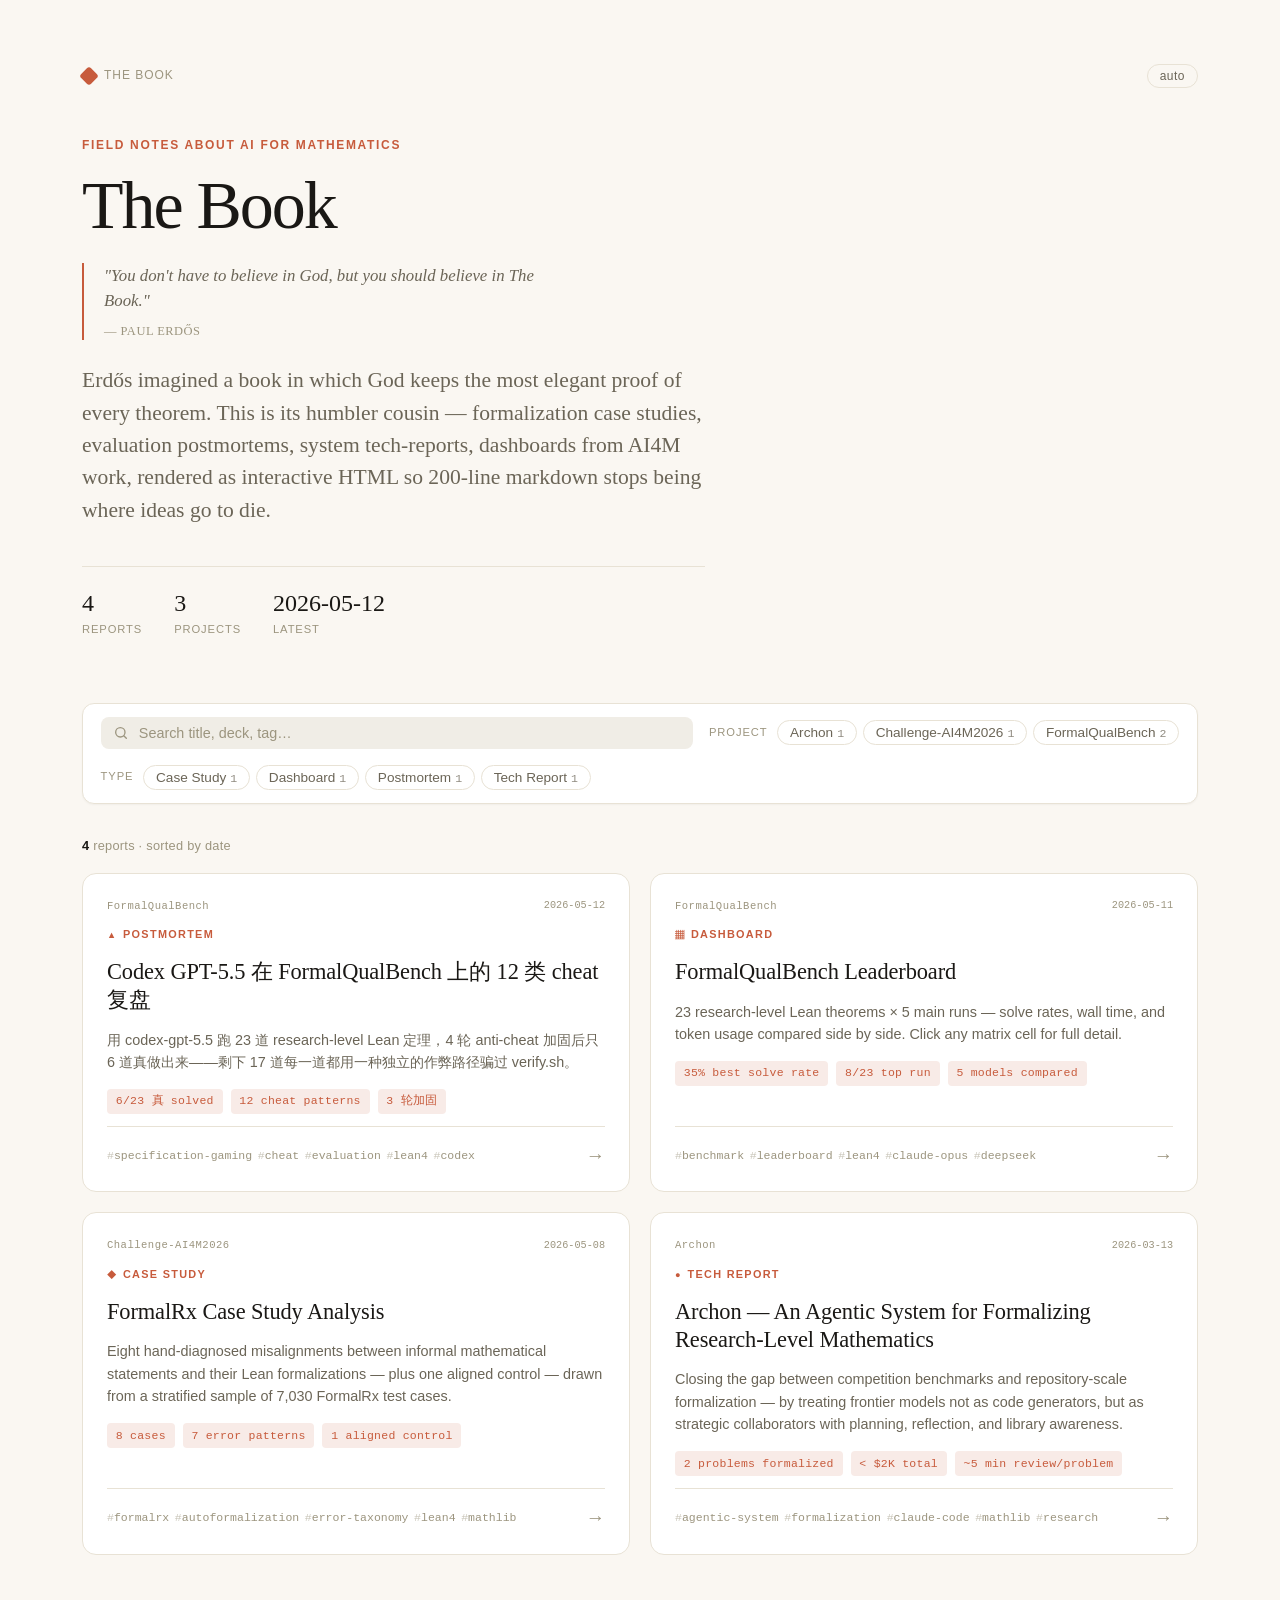
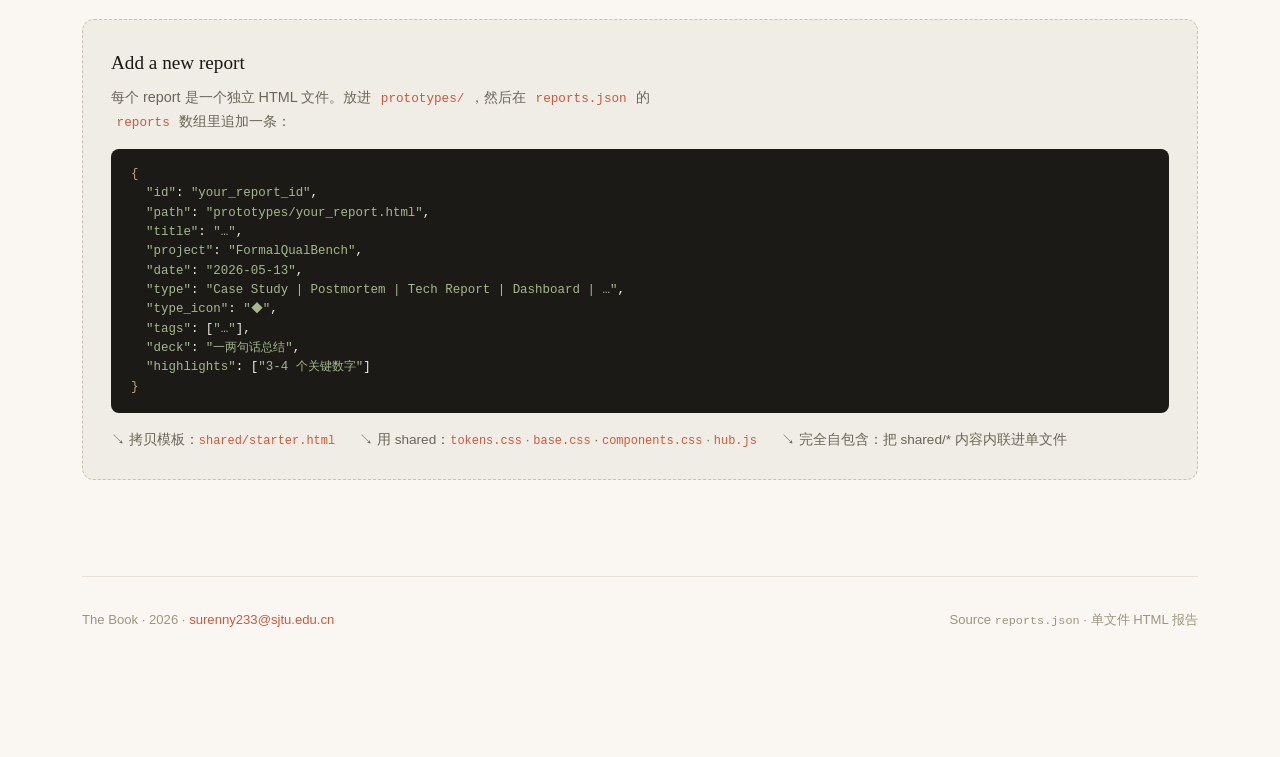
==== index.html @ dbf08898 "init: The Book — Field Notes about AI4M Hub for agent-authored reports across AI for Mathematics wor" ====
<!doctype html>
<html lang="zh-CN">
<head>
<meta charset="utf-8">
<meta name="viewport" content="width=device-width,initial-scale=1">
<title>The Book — Field Notes about AI4M</title>
<link rel="stylesheet" href="shared/tokens.css">
<link rel="stylesheet" href="shared/base.css">
<link rel="stylesheet" href="shared/components.css">
<style>
/* index-specific: hero meta strip, filter bar, card grid, empty/contribute */
.hero { max-width: 70ch; margin-bottom: 4rem; }
.hero h1 { font-size: 4.25rem; line-height: 1.0; letter-spacing: -0.03em; margin-bottom: 1.5rem; }
@media (max-width: 720px) { .hero h1 { font-size: 3rem; } }
.hero .eyebrow { letter-spacing: 0.14em; margin-bottom: 1rem; }
.hero .epigraph {
  font-family: var(--font-serif); font-style: italic;
  font-size: 1.05rem; line-height: 1.5;
  color: var(--text-muted); margin: 0 0 1.5rem;
  padding-left: 1.25rem; border-left: 2px solid var(--accent);
  max-width: 56ch;
}
.hero .epigraph cite {
  display: block; font-style: normal;
  font-size: 0.78rem; letter-spacing: 0.04em;
  color: var(--text-faint); margin-top: 0.5rem;
  text-transform: uppercase;
}

.meta-strip {
  display: flex; gap: 2rem; flex-wrap: wrap;
  margin-top: 2.5rem; padding-top: 1.5rem;
  border-top: 1px solid var(--border);
  font-size: 0.82rem; color: var(--text-muted);
}
.meta-strip .stat { display: flex; flex-direction: column; gap: 0.15rem; }
.meta-strip .stat .v {
  font-family: var(--font-serif); font-size: 1.5rem; color: var(--text); line-height: 1;
}
.meta-strip .stat .l {
  font-size: 0.7rem; letter-spacing: 0.08em; text-transform: uppercase;
  color: var(--text-faint); margin-top: 0.2rem;
}

.filter-bar {
  display: flex; gap: 1rem; flex-wrap: wrap; align-items: center;
  background: var(--bg-elevated); border: 1px solid var(--border);
  border-radius: 12px; padding: 0.85rem 1.1rem;
  margin-bottom: 2rem;
  position: sticky; top: 1rem; z-index: 10;
  backdrop-filter: blur(8px); box-shadow: var(--shadow-sm);
}
.search {
  flex: 1; min-width: 220px;
  display: flex; align-items: center; gap: 0.5rem;
  background: var(--bg-subtle); border: 1px solid transparent;
  border-radius: 8px; padding: 0.35rem 0.7rem;
  transition: border-color 0.12s ease;
}
.search:focus-within { border-color: var(--accent); background: var(--bg); }
.search svg { color: var(--text-faint); flex-shrink: 0; }
.search input {
  background: none; border: none; outline: none;
  flex: 1; font-family: inherit; font-size: 0.9rem; color: var(--text);
}
.search input::placeholder { color: var(--text-faint); }
.filter-group { display: flex; align-items: center; gap: 0.35rem; flex-wrap: wrap; }
.filter-group .lbl {
  font-size: 0.7rem; text-transform: uppercase; letter-spacing: 0.08em;
  color: var(--text-faint); margin-right: 0.25rem;
}

.result-line { font-size: 0.8rem; color: var(--text-faint); margin: 0 0 1rem; letter-spacing: 0.02em; }
.result-line strong { color: var(--text); font-weight: 600; }

.cards {
  display: grid; grid-template-columns: repeat(auto-fill, minmax(440px, 1fr));
  gap: 1.25rem;
}
@media (max-width: 720px) { .cards { grid-template-columns: 1fr; } }
.card {
  background: var(--bg-elevated); border: 1px solid var(--border);
  border-radius: 14px; padding: 1.5rem 1.5rem 1.25rem;
  display: flex; flex-direction: column; gap: 0.75rem;
  text-decoration: none; color: inherit;
  transition: transform 0.15s ease, box-shadow 0.15s ease, border-color 0.15s ease;
  position: relative; overflow: hidden;
}
.card::before {
  content: ""; position: absolute; top: 0; left: 0; right: 0;
  height: 3px; background: var(--accent);
  transform: scaleX(0); transform-origin: left;
  transition: transform 0.25s ease;
}
.card:hover { transform: translateY(-3px); box-shadow: var(--shadow-md); border-color: var(--border-strong); }
.card:hover::before { transform: scaleX(1); }
.card[hidden] { display: none; }

.card-top {
  display: flex; align-items: center; justify-content: space-between;
  gap: 1rem; font-size: 0.75rem; color: var(--text-faint);
}
.card-top .breadcrumb { display: flex; align-items: center; gap: 0.4rem; letter-spacing: 0.04em; }
.card-top .breadcrumb code { font-family: var(--font-mono); font-size: 0.88em; }
.card-top .date { font-family: var(--font-mono); font-size: 0.85em; color: var(--text-faint); }

.card-type {
  display: inline-flex; align-items: center; gap: 0.35rem;
  font-size: 0.68rem; letter-spacing: 0.12em; text-transform: uppercase;
  color: var(--accent); font-weight: 600;
}
.card-type .ico { font-size: 0.85em; }

.card h2 {
  font-family: var(--font-serif); font-weight: 500;
  font-size: 1.4rem; line-height: 1.25;
  margin: 0.15rem 0; letter-spacing: -0.005em; color: var(--text);
}
.card .deck { font-size: 0.9rem; line-height: 1.55; color: var(--text-muted); margin: 0; }

.card-highlights { display: flex; gap: 0.5rem; flex-wrap: wrap; margin-top: 0.25rem; }
.card-highlights .hi {
  font-family: var(--font-mono); font-size: 0.72rem;
  padding: 0.2rem 0.55rem; border-radius: 4px;
  background: var(--accent-muted); color: var(--accent);
  letter-spacing: 0.02em;
}

.card-footer {
  display: flex; justify-content: space-between; align-items: center;
  gap: 1rem; margin-top: auto; padding-top: 0.85rem;
  border-top: 1px solid var(--border);
}
.card-tags { display: flex; gap: 0.35rem; flex-wrap: wrap; }
.card-tags .tag { font-family: var(--font-mono); font-size: 0.72rem; color: var(--text-faint); }
.card-tags .tag::before { content: "#"; opacity: 0.55; }
.card-arrow {
  color: var(--text-faint); font-size: 1.2rem;
  transition: transform 0.15s ease, color 0.15s ease; flex-shrink: 0;
}
.card:hover .card-arrow { transform: translateX(3px); color: var(--accent); }

.empty { text-align: center; padding: 4rem 2rem; color: var(--text-muted); }
.empty .lbl { font-size: 2.5rem; margin-bottom: 1rem; color: var(--text-faint); }
.empty h3 {
  font-family: var(--font-serif); font-weight: 500;
  font-size: 1.4rem; margin: 0 0 0.5rem; color: var(--text);
}
.empty p { font-size: 0.9rem; margin: 0; }
.empty button {
  margin-top: 1rem; background: none; border: 1px solid var(--border);
  color: var(--text-muted); border-radius: 999px;
  padding: 0.35rem 1rem; cursor: pointer; font-family: inherit; font-size: 0.85rem;
}
.empty button:hover { border-color: var(--accent); color: var(--accent); }

.contribute {
  margin-top: 4rem; padding: 1.75rem;
  border: 1px dashed var(--border-strong); border-radius: 12px;
  background: var(--bg-subtle);
}
.contribute h3 {
  font-family: var(--font-serif); font-weight: 500;
  font-size: 1.2rem; margin: 0 0 0.5rem; color: var(--text);
}
.contribute p {
  font-size: 0.9rem; color: var(--text-muted);
  margin: 0 0 1rem; line-height: 1.6; max-width: 70ch;
}
.contribute pre {
  font-family: var(--font-mono); font-size: 0.78rem; line-height: 1.55;
  background: var(--bg-code); color: #F5F1E8;
  padding: 1rem 1.25rem; border-radius: 8px; overflow-x: auto; margin: 0;
}
.contribute pre .key { color: #C4A580; }
.contribute pre .str { color: #A4B98C; }
.contribute .modes {
  display: flex; gap: 1.5rem; flex-wrap: wrap;
  margin-top: 1rem; font-size: 0.85rem; color: var(--text-muted);
}
.contribute .modes code { font-family: var(--font-mono); font-size: 0.88em; color: var(--accent); }
</style>
</head>
<body>
<div class="page">

<div class="hdr-bar">
  <div class="brand"><span class="glyph"></span><span>The Book</span></div>
  <button class="theme-toggle" id="themeToggle">auto</button>
</div>

<header class="hero">
  <div class="eyebrow">Field notes about AI for Mathematics</div>
  <h1>The Book</h1>
  <blockquote class="epigraph">"You don't have to believe in God, but you should believe in The Book." <cite>— Paul Erdős</cite></blockquote>
  <p class="lede">Erdős imagined a book in which God keeps the most elegant proof of every theorem. This is its humbler cousin — formalization case studies, evaluation postmortems, system tech-reports, dashboards from AI4M work, rendered as interactive HTML so 200-line markdown stops being where ideas go to die.</p>
  <div class="meta-strip">
    <div class="stat"><div class="v" id="statReports">—</div><div class="l">Reports</div></div>
    <div class="stat"><div class="v" id="statProjects">—</div><div class="l">Projects</div></div>
    <div class="stat"><div class="v" id="statLatest">—</div><div class="l">Latest</div></div>
  </div>
</header>

<div class="filter-bar" role="toolbar" aria-label="filter reports">
  <div class="search">
    <svg width="16" height="16" viewBox="0 0 24 24" fill="none" stroke="currentColor" stroke-width="2" stroke-linecap="round" stroke-linejoin="round" aria-hidden="true">
      <circle cx="11" cy="11" r="7"/><line x1="20" y1="20" x2="16.5" y2="16.5"/>
    </svg>
    <input id="searchInput" type="text" placeholder="Search title, deck, tag…" aria-label="search">
  </div>
  <div class="filter-group" id="projectFilter"><span class="lbl">Project</span></div>
  <div class="filter-group" id="typeFilter"><span class="lbl">Type</span></div>
</div>

<p class="result-line" id="resultLine"></p>

<main class="cards" id="cards"></main>

<section class="contribute" aria-labelledby="contribH">
  <h3 id="contribH">Add a new report</h3>
  <p>每个 report 是一个独立 HTML 文件。放进 <code>prototypes/</code>，然后在 <code>reports.json</code> 的 <code>reports</code> 数组里追加一条：</p>
<pre><span class="key">{</span>
  <span class="str">"id"</span>: <span class="str">"your_report_id"</span>,
  <span class="str">"path"</span>: <span class="str">"prototypes/your_report.html"</span>,
  <span class="str">"title"</span>: <span class="str">"…"</span>,
  <span class="str">"project"</span>: <span class="str">"FormalQualBench"</span>,
  <span class="str">"date"</span>: <span class="str">"2026-05-13"</span>,
  <span class="str">"type"</span>: <span class="str">"Case Study | Postmortem | Tech Report | Dashboard | …"</span>,
  <span class="str">"type_icon"</span>: <span class="str">"◆"</span>,
  <span class="str">"tags"</span>: [<span class="str">"…"</span>],
  <span class="str">"deck"</span>: <span class="str">"一两句话总结"</span>,
  <span class="str">"highlights"</span>: [<span class="str">"3-4 个关键数字"</span>]
<span class="key">}</span></pre>
  <div class="modes">
    <span>↘ 拷贝模板：<code>shared/starter.html</code></span>
    <span>↘ 用 shared：<code>tokens.css</code> · <code>base.css</code> · <code>components.css</code> · <code>hub.js</code></span>
    <span>↘ 完全自包含：把 shared/* 内容内联进单文件</span>
  </div>
</section>

<footer class="footer">
  <span>The Book · 2026 · <a href="mailto:surenny233@sjtu.edu.cn">surenny233@sjtu.edu.cn</a></span>
  <span>Source <code>reports.json</code> · 单文件 HTML 报告</span>
</footer>

</div>

<script src="shared/hub.js"></script>
<script>
(() => {
  const STORAGE_KEY = 'report-hub:index';
  const state = loadState(STORAGE_KEY, { filters: { project: [], type: [] }, search: '' });
  state.filters = state.filters || { project: [], type: [] };
  state.filters.project = state.filters.project || [];
  state.filters.type = state.filters.type || [];

  setupTheme('themeToggle', STORAGE_KEY);
  // setupTheme writes its own theme key into the same storage — re-load to merge.
  const merged = loadState(STORAGE_KEY, state);
  Object.assign(state, merged);

  // ---- load reports ----
  fetch('reports.json').then(r => r.json()).then(data => render(data.reports || []))
    .catch(err => {
      document.getElementById('cards').innerHTML = `<div class="empty"><div class="lbl">⚠</div><h3>Could not load reports.json</h3><p>${escapeHtml(err.message)}</p></div>`;
    });

  function render(reports) {
    reports.sort((a, b) => (b.date || '').localeCompare(a.date || ''));

    const projects = [...new Set(reports.map(r => r.project))].sort();
    const types = [...new Set(reports.map(r => r.type))].sort();
    buildChips('projectFilter', 'project', projects, reports);
    buildChips('typeFilter', 'type', types, reports);

    document.getElementById('statReports').textContent = reports.length;
    document.getElementById('statProjects').textContent = projects.length;
    document.getElementById('statLatest').textContent = reports[0]?.date || '—';

    const searchInput = document.getElementById('searchInput');
    searchInput.value = state.search;
    searchInput.addEventListener('input', e => {
      state.search = e.target.value;
      renderCards(reports);
      persistState(STORAGE_KEY, state);
    });

    renderCards(reports);
  }

  function buildChips(containerId, kind, values, reports) {
    const container = document.getElementById(containerId);
    values.forEach(v => {
      const ct = reports.filter(r => r[kind] === v).length;
      const btn = document.createElement('button');
      btn.className = 'chip';
      btn.dataset.kind = kind;
      btn.dataset.value = v;
      btn.setAttribute('aria-pressed', state.filters[kind].includes(v) ? 'true' : 'false');
      btn.innerHTML = `${escapeHtml(v)}<span class="ct">${ct}</span>`;
      btn.addEventListener('click', () => {
        const arr = state.filters[kind];
        const i = arr.indexOf(v);
        if (i >= 0) arr.splice(i, 1); else arr.push(v);
        btn.setAttribute('aria-pressed', arr.includes(v) ? 'true' : 'false');
        renderCards(reports);
        persistState(STORAGE_KEY, state);
      });
      container.appendChild(btn);
    });
  }

  function renderCards(reports) {
    const cardsEl = document.getElementById('cards');
    const q = (state.search || '').trim().toLowerCase();
    const pF = state.filters.project;
    const tF = state.filters.type;

    const filtered = reports.filter(r => {
      if (pF.length > 0 && !pF.includes(r.project)) return false;
      if (tF.length > 0 && !tF.includes(r.type)) return false;
      if (q) {
        const hay = [r.title, r.deck, r.project, ...(r.tags || []), ...(r.highlights || [])].join(' ').toLowerCase();
        if (!hay.includes(q)) return false;
      }
      return true;
    });

    document.getElementById('resultLine').innerHTML = filtered.length === reports.length
      ? `<strong>${reports.length}</strong> reports · sorted by date`
      : `<strong>${filtered.length}</strong> of ${reports.length} reports`;

    if (filtered.length === 0) {
      cardsEl.innerHTML = `<div class="empty" style="grid-column:1/-1;"><div class="lbl">∅</div><h3>No reports match your filters</h3><p>Try clearing them.</p><button id="clearBtn">Clear filters</button></div>`;
      document.getElementById('clearBtn').addEventListener('click', () => {
        state.filters = { project: [], type: [] };
        state.search = '';
        document.querySelectorAll('.chip').forEach(c => c.setAttribute('aria-pressed', 'false'));
        document.getElementById('searchInput').value = '';
        renderCards(reports);
        persistState(STORAGE_KEY, state);
      });
      return;
    }

    cardsEl.innerHTML = filtered.map(r => `
      <a class="card" href="${escapeHtml(r.path)}">
        <div class="card-top">
          <span class="breadcrumb"><code>${escapeHtml(r.project)}</code></span>
          <span class="date">${escapeHtml(r.date)}</span>
        </div>
        <div class="card-type"><span class="ico">${escapeHtml(r.type_icon || '·')}</span><span>${escapeHtml(r.type)}</span></div>
        <h2>${escapeHtml(r.title)}</h2>
        <p class="deck">${escapeHtml(r.deck)}</p>
        ${(r.highlights || []).length > 0 ? `<div class="card-highlights">${r.highlights.map(h => `<span class="hi">${escapeHtml(h)}</span>`).join('')}</div>` : ''}
        <div class="card-footer">
          <div class="card-tags">${(r.tags || []).slice(0, 5).map(t => `<span class="tag">${escapeHtml(t)}</span>`).join('')}</div>
          <span class="card-arrow">→</span>
        </div>
      </a>
    `).join('');
  }
})();
</script>
</body>
</html>
---- shared/tokens.css ----
/* Report Hub — shared design tokens.
 * Light-default; auto-dark via prefers-color-scheme; explicit override via
 * <html data-theme="light"> or <html data-theme="dark">.
 *
 * Usage:
 *   Linked mode:  <link rel="stylesheet" href="../shared/tokens.css">
 *   Inline mode:  paste this entire file into a <style> tag (for fully
 *                 self-contained, distributable single-file reports). */

:root {
  --font-sans: -apple-system, BlinkMacSystemFont, "Inter", "Segoe UI", Roboto, "Helvetica Neue", Arial, sans-serif;
  --font-serif: "Iowan Old Style", "Apple Garamond", "Baskerville", "Source Serif Pro", Georgia, serif;
  --font-mono: "JetBrains Mono", "SF Mono", "Menlo", "Consolas", monospace;

  --text-xs:   0.75rem;
  --text-sm:   0.875rem;
  --text-base: 1rem;
  --text-lg:   1.125rem;
  --text-xl:   1.375rem;
  --text-2xl:  1.75rem;
  --text-3xl:  2.25rem;
  --text-4xl:  3rem;

  --space-1: 0.25rem;
  --space-2: 0.5rem;
  --space-3: 0.75rem;
  --space-4: 1rem;
  --space-5: 1.5rem;
  --space-6: 2rem;
  --space-8: 3rem;
  --space-10: 4rem;
  --space-12: 6rem;

  --radius-sm: 4px;
  --radius-md: 8px;
  --radius-lg: 12px;
  --radius-xl: 20px;

  /* Light (default) */
  --bg:           #FAF7F2;
  --bg-elevated:  #FFFFFF;
  --bg-subtle:    #F0EDE6;
  --bg-code:      #1C1A17;
  --text:         #1A1815;
  --text-muted:   #6B6557;
  --text-faint:   #9C957F;
  --border:       #E8E2D5;
  --border-strong:#C9C2B0;
  --accent:       #C75B3C;
  --accent-muted: rgba(199, 91, 60, 0.12);
  --success:      #5C8A4F;
  --warn:         #C7902C;
  --danger:       #B14B3F;

  --shadow-sm: 0 1px 2px rgba(26, 18, 0, 0.04);
  --shadow-md: 0 4px 16px rgba(26, 18, 0, 0.06);
  --shadow-lg: 0 12px 40px rgba(26, 18, 0, 0.10);
}

@media (prefers-color-scheme: dark) {
  :root {
    --bg:           #0F0E0C;
    --bg-elevated:  #1A1815;
    --bg-subtle:    #252320;
    --bg-code:      #0A0908;
    --text:         #F0EDE6;
    --text-muted:   #9C957F;
    --text-faint:   #6B6557;
    --border:       #2D2A25;
    --border-strong:#45403A;
    --accent:       #E48060;
    --accent-muted: rgba(228, 128, 96, 0.16);
    --success:      #82B374;
    --warn:         #D9A847;
    --danger:       #D87268;
    --shadow-sm: 0 1px 2px rgba(0, 0, 0, 0.4);
    --shadow-md: 0 4px 16px rgba(0, 0, 0, 0.4);
    --shadow-lg: 0 12px 40px rgba(0, 0, 0, 0.5);
  }
}

/* Explicit overrides — let the theme toggle force a mode regardless of OS preference. */
[data-theme="light"] {
  --bg: #FAF7F2; --bg-elevated: #FFFFFF; --bg-subtle: #F0EDE6; --bg-code: #1C1A17;
  --text: #1A1815; --text-muted: #6B6557; --text-faint: #9C957F;
  --border: #E8E2D5; --border-strong: #C9C2B0;
  --accent: #C75B3C; --accent-muted: rgba(199,91,60,.12);
  --success: #5C8A4F; --warn: #C7902C; --danger: #B14B3F;
  --shadow-sm: 0 1px 2px rgba(26,18,0,.04);
  --shadow-md: 0 4px 16px rgba(26,18,0,.06);
  --shadow-lg: 0 12px 40px rgba(26,18,0,.10);
}
[data-theme="dark"] {
  --bg: #0F0E0C; --bg-elevated: #1A1815; --bg-subtle: #252320; --bg-code: #0A0908;
  --text: #F0EDE6; --text-muted: #9C957F; --text-faint: #6B6557;
  --border: #2D2A25; --border-strong: #45403A;
  --accent: #E48060; --accent-muted: rgba(228,128,96,.16);
  --success: #82B374; --warn: #D9A847; --danger: #D87268;
  --shadow-sm: 0 1px 2px rgba(0,0,0,.4);
  --shadow-md: 0 4px 16px rgba(0,0,0,.4);
  --shadow-lg: 0 12px 40px rgba(0,0,0,.5);
}
---- shared/base.css ----
/* Report Hub — base layout primitives.
 * Depends on tokens.css. Provides: body reset, .page wrapper, .hdr-bar with
 * brand/breadcrumb/theme-toggle, focus ring. Most reports want this. */

* { box-sizing: border-box; }
html, body { margin: 0; padding: 0; }
body {
  font-family: var(--font-sans);
  background: var(--bg);
  color: var(--text);
  line-height: 1.6;
  -webkit-font-smoothing: antialiased;
  text-rendering: optimizeLegibility;
}

.page {
  max-width: 1180px;
  margin: 0 auto;
  padding: 4rem 2rem 8rem;
}
@media (max-width: 720px) {
  .page { padding: 2rem 1.25rem 4rem; }
}

/* Top breadcrumb / theme toggle bar. Pattern:
 *   <div class="hdr-bar">
 *     <a href="../index.html">← AI4M Field Notes</a>
 *     <span>project / path / report</span>
 *     <button class="theme-toggle" id="themeToggle">auto</button>
 *   </div>
 * Or with brand left side (hub homepage):
 *   <div class="brand"><span class="glyph"></span><span>AI4M Field Notes</span></div> */
.hdr-bar {
  display: flex; align-items: center; justify-content: space-between;
  margin-bottom: 3rem;
  font-size: 0.75rem; color: var(--text-faint);
  letter-spacing: 0.08em; text-transform: uppercase;
}
.hdr-bar a { color: var(--text-faint); text-decoration: none; }
.hdr-bar a:hover { color: var(--accent); }
.hdr-bar .brand { display: flex; align-items: center; gap: 0.5rem; }
.hdr-bar .brand .glyph {
  display: inline-block; width: 14px; height: 14px;
  background: var(--accent); border-radius: 3px;
  transform: rotate(45deg);
}

.theme-toggle {
  background: none; border: 1px solid var(--border); border-radius: 999px;
  color: var(--text-muted); cursor: pointer;
  font-size: 0.75rem; padding: 0.25rem 0.75rem;
  font-family: inherit; letter-spacing: 0.04em;
}
.theme-toggle:hover { border-color: var(--accent); color: var(--accent); }

:focus-visible {
  outline: 2px solid var(--accent);
  outline-offset: 2px;
  border-radius: 4px;
}
---- shared/components.css ----
/* Report Hub — reusable components observed in ≥2 reports.
 * Depends on tokens.css. Pick what you need; you don't pay for what you don't use. */

/* ---------- Hero (title block) ----------
 * Used in all reports. Patterns:
 *   <header class="hero">
 *     <div class="eyebrow">Section · Date</div>
 *     <h1>Report title</h1>
 *     <p class="deck">One- or two-sentence lede.</p>
 *   </header>
 * For homepage-style longer headlines use .lede instead of .deck. */
.hero { margin-bottom: 3rem; max-width: 70ch; }
.hero .eyebrow {
  font-size: 0.75rem; letter-spacing: 0.14em; text-transform: uppercase;
  color: var(--accent); margin-bottom: 0.75rem; font-weight: 600;
}
.hero h1 {
  font-family: var(--font-serif); font-weight: 500;
  font-size: 2.75rem; line-height: 1.12;
  margin: 0 0 1rem; letter-spacing: -0.015em;
}
@media (max-width: 720px) { .hero h1 { font-size: 2.2rem; } }
.hero .deck {
  font-family: var(--font-serif); font-size: 1.25rem; line-height: 1.5;
  color: var(--text-muted); margin: 0 0 2rem; max-width: 60ch;
}
.hero .lede {
  font-family: var(--font-serif); font-size: 1.35rem; line-height: 1.5;
  color: var(--text-muted); margin: 0; max-width: 60ch;
}

/* ---------- Section heading ----------
 * Pattern:
 *   <section class="sec">
 *     <div class="sec-head">
 *       <h2><span class="num">01</span>Section title</h2>
 *       <span class="sub">Optional subtitle</span>
 *     </div>
 *     ...content...
 *   </section> */
.sec { margin: 4rem 0; scroll-margin-top: 4rem; }
.sec-head { display: flex; align-items: baseline; gap: 1rem; margin-bottom: 1.25rem; flex-wrap: wrap; }
.sec h2 {
  font-family: var(--font-serif); font-weight: 500;
  font-size: 1.875rem; margin: 0; letter-spacing: -0.01em;
  line-height: 1.2;
}
.sec h2 .num {
  color: var(--text-faint); font-family: var(--font-mono);
  font-size: 0.55em; font-weight: 400;
  margin-right: 0.65rem; letter-spacing: 0.04em;
}
.sec-head .sub { font-size: 0.85rem; color: var(--text-muted); }
.sec > .sec-deck {
  font-family: var(--font-serif); font-size: 1.05rem;
  color: var(--text-muted); margin: 0 0 2rem; max-width: 64ch;
}

/* ---------- Chip (filter/toggle button) ----------
 * Pattern:
 *   <button class="chip" aria-pressed="false">Label <span class="ct">12</span></button>
 * Toggling aria-pressed via JS flips state. */
.chip {
  font-family: inherit; font-size: 0.85rem;
  background: none; color: var(--text-muted);
  border: 1px solid var(--border); border-radius: 999px;
  padding: 0.25rem 0.75rem; cursor: pointer;
  transition: all 0.15s ease;
}
.chip:hover { border-color: var(--border-strong); color: var(--text); }
.chip[aria-pressed="true"] {
  background: var(--accent); color: white; border-color: var(--accent);
}
.chip .ct {
  font-family: var(--font-mono); font-size: 0.85em;
  margin-left: 0.25rem; opacity: 0.75;
}

/* ---------- Callout (accent-bordered info block) ----------
 * Pattern:
 *   <div class="callout">
 *     <strong>Label.</strong> Body text...
 *   </div> */
.callout {
  background: var(--accent-muted);
  border-left: 3px solid var(--accent);
  padding: 1rem 1.25rem;
  border-radius: 0 var(--radius-md) var(--radius-md) 0;
  margin: 0 0 3rem;
  font-size: 0.95rem; line-height: 1.6;
}
.callout strong { color: var(--accent); }

/* ---------- Code block (terminal-dark) ----------
 * Pattern:
 *   <pre class="code-block"><span class="comment">-- comment</span>
 *   <span class="kw">def</span> foo := <span class="lit">42</span>
 *   <span class="label">LABEL:</span>  <span class="err">highlighted error span</span>
 *   <span class="str">"string"</span></pre>
 * Always renders dark regardless of theme — it's a code "screenshot". */
.code-block {
  background: var(--bg-code); color: #F5F1E8;
  font-family: var(--font-mono); font-size: 0.85rem; line-height: 1.55;
  padding: 1rem 1.25rem; border-radius: var(--radius-md);
  overflow-x: auto; white-space: pre; margin: 0;
}
.code-block .label   { color: #E48060; font-weight: 600; letter-spacing: 0.04em; }
.code-block .comment { color: #A8A095; }
.code-block .kw      { color: #C4A580; }
.code-block .str     { color: #A4B98C; }
.code-block .lit     { color: #E48060; }
.code-block .err     { background: rgba(228, 128, 96, .22); border-bottom: 1px dotted #E48060; }

/* ---------- Inline code ----------
 * Within prose: bg-subtle pill, mono, accent color. Works in any context. */
:where(p, li, td, dd, .deck, .lede, .sub, h3) > code,
.inline-code {
  font-family: var(--font-mono); font-size: 0.88em;
  background: var(--bg-subtle); padding: 0 0.35rem; border-radius: 3px;
  color: var(--accent);
}

/* ---------- Embedded data table ----------
 * For inline tabular content. Pattern:
 *   <div class="tbl-wrap">
 *     <table class="embed"><thead><tr><th>...</th></tr></thead><tbody>...</tbody></table>
 *   </div> */
.tbl-wrap {
  margin: 2rem 0; overflow-x: auto;
  border-radius: var(--radius-md); border: 1px solid var(--border);
}
table.embed {
  width: 100%; border-collapse: collapse;
  font-family: var(--font-sans); font-size: 0.9rem; line-height: 1.5;
  background: var(--bg-elevated);
}
table.embed th {
  text-align: left; font-weight: 600;
  padding: 0.75rem 1rem; background: var(--bg-subtle);
  color: var(--text); font-size: 0.8rem;
  letter-spacing: 0.04em; text-transform: uppercase;
  border-bottom: 1px solid var(--border);
}
table.embed td {
  padding: 0.75rem 1rem; border-bottom: 1px solid var(--border);
  vertical-align: top; color: var(--text-muted);
}
table.embed tr:last-child td { border-bottom: none; }
table.embed tr:hover td { background: var(--bg-subtle); color: var(--text); }

/* ---------- KPI / metric card ----------
 * Pattern (grid container is yours):
 *   <div class="metric"><div class="l">Label</div><div class="v">42<span class="sub">/100</span></div></div>
 * Variants: .featured (accent fill), .good, .warn, .alert (color the value). */
.metric {
  background: var(--bg-elevated); border: 1px solid var(--border);
  border-radius: var(--radius-lg); padding: 1.25rem;
}
.metric .l {
  font-size: 0.7rem; letter-spacing: 0.1em;
  text-transform: uppercase; color: var(--text-faint);
  margin-bottom: 0.35rem;
}
.metric .v {
  font-family: var(--font-serif); font-size: 2.1rem;
  line-height: 1; font-weight: 500; letter-spacing: -0.02em;
}
.metric .v .sub {
  font-family: var(--font-mono); font-size: 0.85rem;
  color: var(--text-faint); margin-left: 0.25rem;
}
.metric .s { font-size: 0.78rem; color: var(--text-muted); margin-top: 0.35rem; }
.metric.featured { background: var(--accent-muted); border-color: var(--accent); }
.metric.featured .v { color: var(--accent); }
.metric.good  .v { color: var(--success); }
.metric.warn  .v { color: var(--warn); }
.metric.alert .v { color: var(--danger); }

/* ---------- Footer ---------- */
.footer {
  margin-top: 6rem; padding-top: 2rem;
  border-top: 1px solid var(--border);
  font-size: 0.82rem; color: var(--text-faint);
  display: flex; justify-content: space-between;
  flex-wrap: wrap; gap: 1rem;
}
.footer a { color: var(--accent); text-decoration: none; }
.footer a:hover { text-decoration: underline; }
.footer code { font-family: var(--font-mono); font-size: 0.9em; }
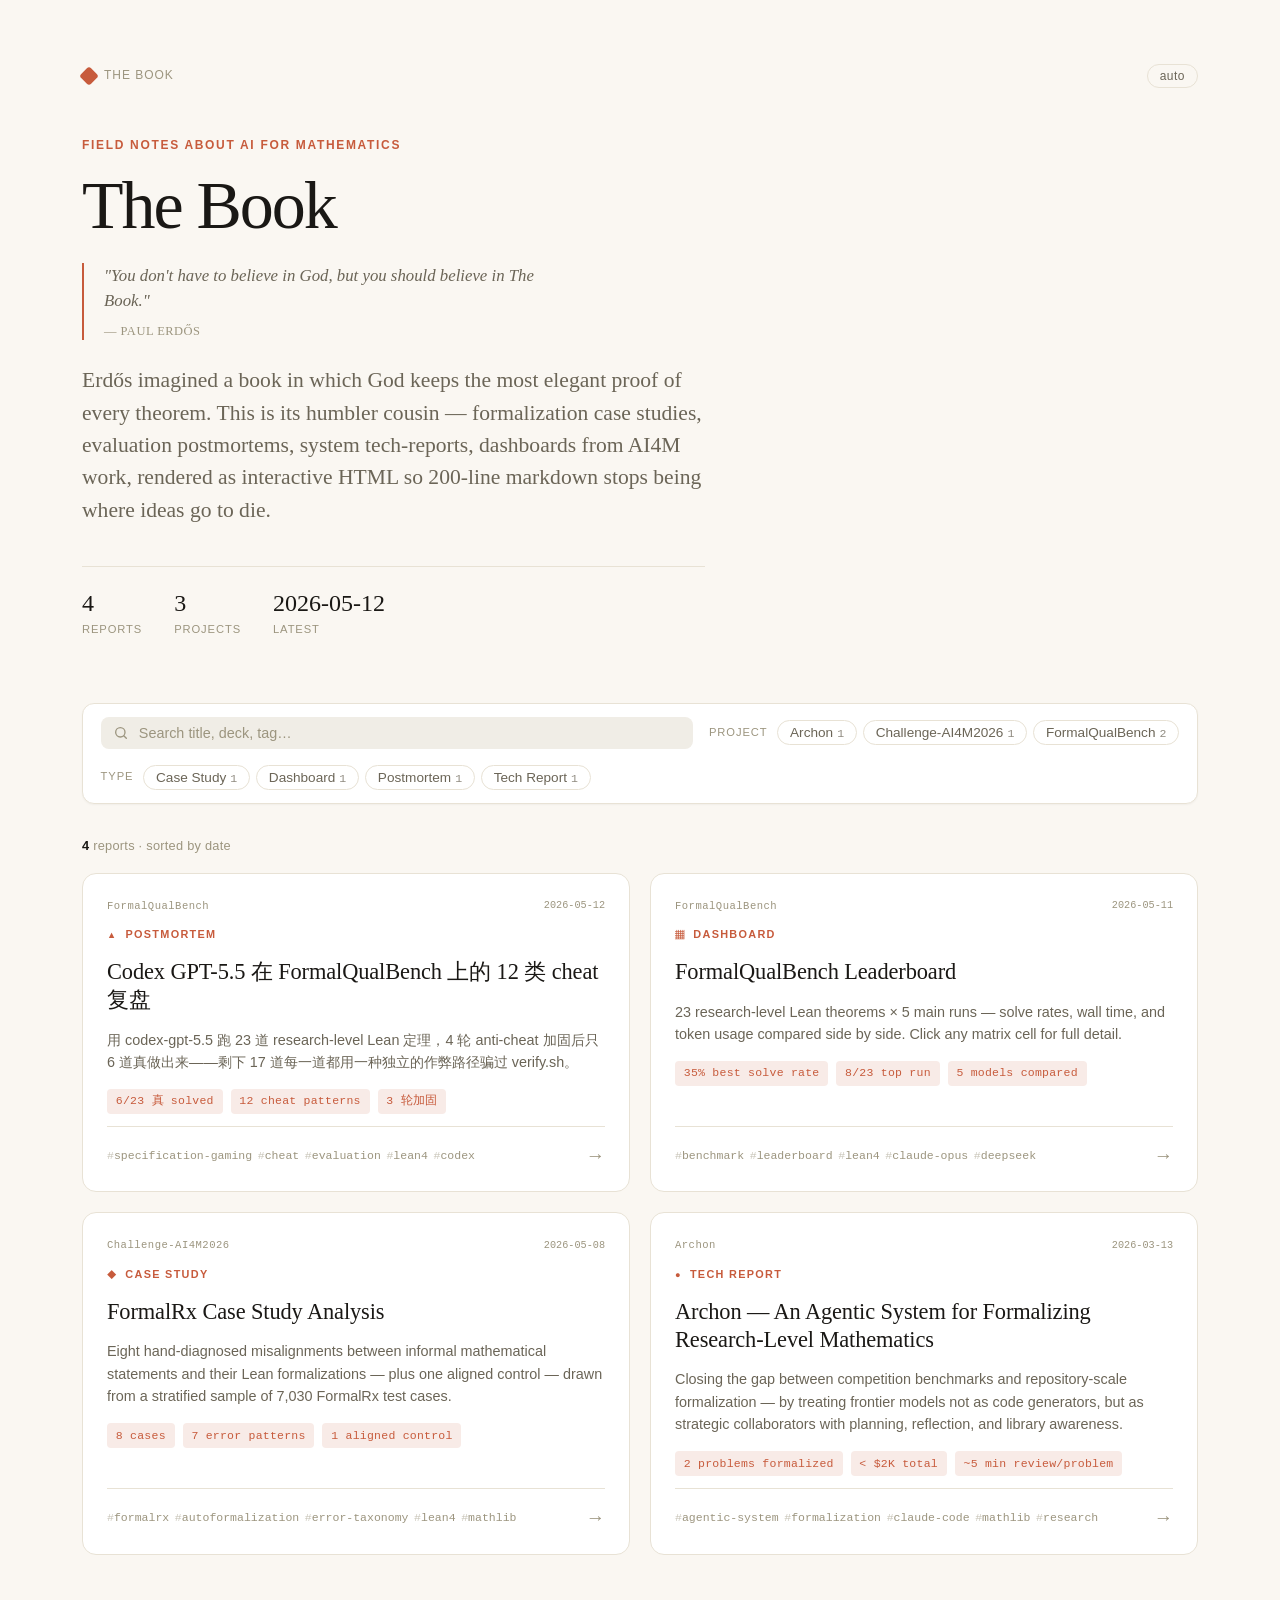
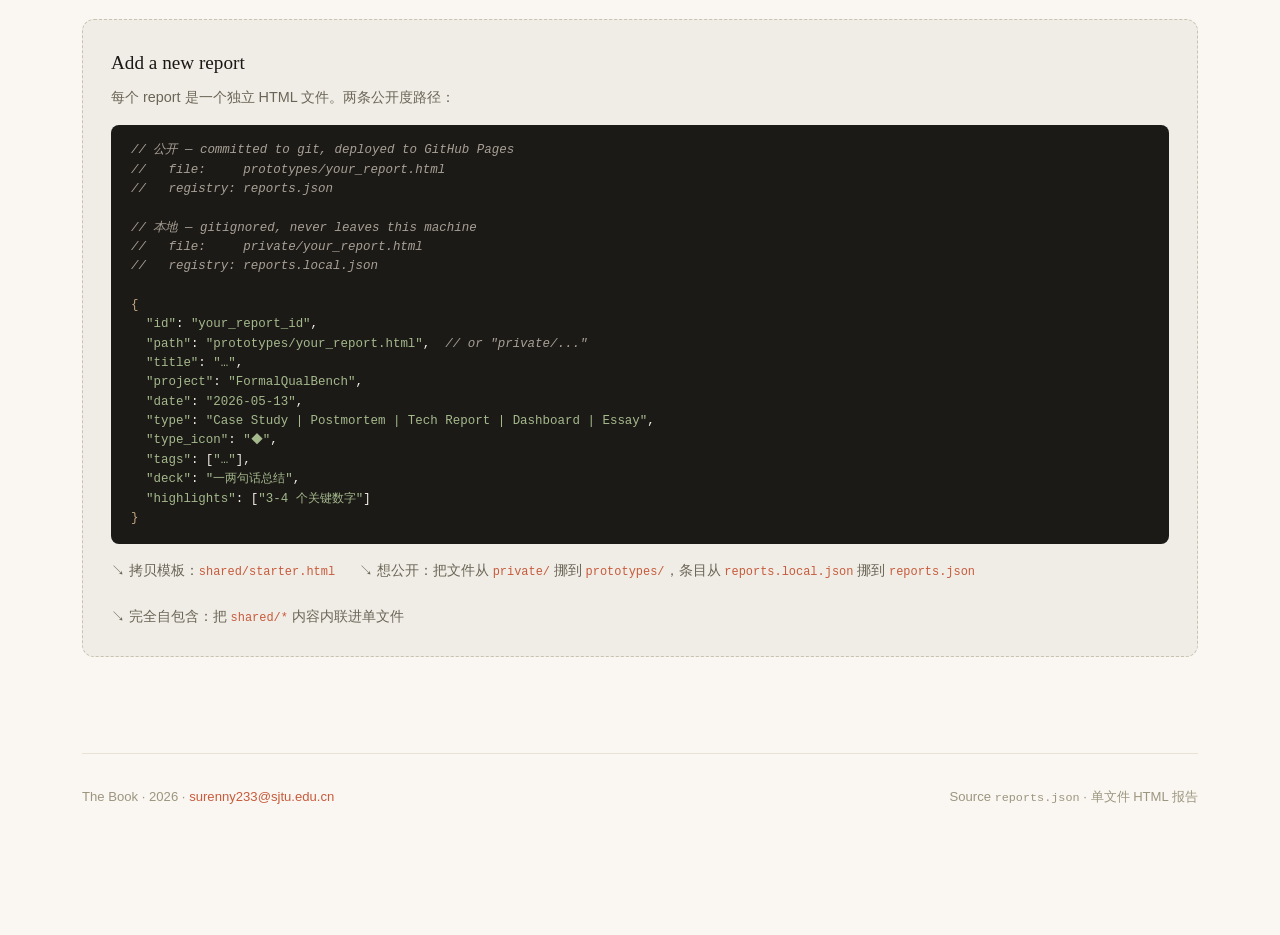
==== commit be034db5: "half-public hub: split reports.json into public + local registries Two-tier visibility for the hub: " ====
--- a/index.html
+++ b/index.html
@@ -105,11 +105,23 @@
 .card-top .date { font-family: var(--font-mono); font-size: 0.85em; color: var(--text-faint); }
 
 .card-type {
-  display: inline-flex; align-items: center; gap: 0.35rem;
+  display: inline-flex; align-items: center; gap: 0.5rem;
   font-size: 0.68rem; letter-spacing: 0.12em; text-transform: uppercase;
   color: var(--accent); font-weight: 600;
 }
 .card-type .ico { font-size: 0.85em; }
+.card-type .local-pill {
+  font-family: var(--font-mono);
+  font-size: 0.62rem; letter-spacing: 0.08em;
+  color: var(--text-faint);
+  background: var(--bg-subtle);
+  border: 1px solid var(--border);
+  padding: 0.05rem 0.4rem;
+  border-radius: 3px;
+  text-transform: lowercase; font-weight: 500;
+}
+.card.card-local { border-style: dashed; }
+.card.card-local::before { background: var(--text-faint); }
 
 .card h2 {
   font-family: var(--font-serif); font-weight: 500;
@@ -174,6 +186,7 @@
 }
 .contribute pre .key { color: #C4A580; }
 .contribute pre .str { color: #A4B98C; }
+.contribute pre .comment { color: #A8A095; font-style: italic; }
 .contribute .modes {
   display: flex; gap: 1.5rem; flex-wrap: wrap;
   margin-top: 1rem; font-size: 0.85rem; color: var(--text-muted);
@@ -218,14 +231,22 @@
 
 <section class="contribute" aria-labelledby="contribH">
   <h3 id="contribH">Add a new report</h3>
-  <p>每个 report 是一个独立 HTML 文件。放进 <code>prototypes/</code>，然后在 <code>reports.json</code> 的 <code>reports</code> 数组里追加一条：</p>
-<pre><span class="key">{</span>
+  <p>每个 report 是一个独立 HTML 文件。两条公开度路径：</p>
+<pre><span class="comment">// 公开 — committed to git, deployed to GitHub Pages</span>
+<span class="comment">//   file:     prototypes/your_report.html</span>
+<span class="comment">//   registry: reports.json</span>
+
+<span class="comment">// 本地 — gitignored, never leaves this machine</span>
+<span class="comment">//   file:     private/your_report.html</span>
+<span class="comment">//   registry: reports.local.json</span>
+
+<span class="key">{</span>
   <span class="str">"id"</span>: <span class="str">"your_report_id"</span>,
-  <span class="str">"path"</span>: <span class="str">"prototypes/your_report.html"</span>,
+  <span class="str">"path"</span>: <span class="str">"prototypes/your_report.html"</span>,  <span class="comment">// or "private/..."</span>
   <span class="str">"title"</span>: <span class="str">"…"</span>,
   <span class="str">"project"</span>: <span class="str">"FormalQualBench"</span>,
   <span class="str">"date"</span>: <span class="str">"2026-05-13"</span>,
-  <span class="str">"type"</span>: <span class="str">"Case Study | Postmortem | Tech Report | Dashboard | …"</span>,
+  <span class="str">"type"</span>: <span class="str">"Case Study | Postmortem | Tech Report | Dashboard | Essay"</span>,
   <span class="str">"type_icon"</span>: <span class="str">"◆"</span>,
   <span class="str">"tags"</span>: [<span class="str">"…"</span>],
   <span class="str">"deck"</span>: <span class="str">"一两句话总结"</span>,
@@ -233,8 +254,8 @@
 <span class="key">}</span></pre>
   <div class="modes">
     <span>↘ 拷贝模板：<code>shared/starter.html</code></span>
-    <span>↘ 用 shared：<code>tokens.css</code> · <code>base.css</code> · <code>components.css</code> · <code>hub.js</code></span>
-    <span>↘ 完全自包含：把 shared/* 内容内联进单文件</span>
+    <span>↘ 想公开：把文件从 <code>private/</code> 挪到 <code>prototypes/</code>，条目从 <code>reports.local.json</code> 挪到 <code>reports.json</code></span>
+    <span>↘ 完全自包含：把 <code>shared/*</code> 内容内联进单文件</span>
   </div>
 </section>
 
@@ -260,10 +281,23 @@
   Object.assign(state, merged);
 
   // ---- load reports ----
-  fetch('reports.json').then(r => r.json()).then(data => render(data.reports || []))
-    .catch(err => {
-      document.getElementById('cards').innerHTML = `<div class="empty"><div class="lbl">⚠</div><h3>Could not load reports.json</h3><p>${escapeHtml(err.message)}</p></div>`;
-    });
+  // Two registries:
+  //   reports.json        — public, committed to git, deployed to GitHub Pages
+  //   reports.local.json  — local-only, gitignored. Optional; 404 is silently ignored.
+  // Local-only entries get `local: true` and a "local" badge on the card.
+  Promise.all([
+    fetch('reports.json').then(r => r.ok ? r.json() : { reports: [] }).catch(() => ({ reports: [] })),
+    fetch('reports.local.json').then(r => r.ok ? r.json() : { reports: [] }).catch(() => ({ reports: [] }))
+  ]).then(([pub, loc]) => {
+    const publicReports = (pub.reports || []);
+    const localReports = (loc.reports || []).map(r => ({ ...r, local: true }));
+    const all = [...publicReports, ...localReports];
+    if (all.length === 0) {
+      document.getElementById('cards').innerHTML = `<div class="empty"><div class="lbl">⚠</div><h3>Could not load reports.json</h3><p>Make sure reports.json exists at the hub root.</p></div>`;
+      return;
+    }
+    render(all);
+  });
 
   function render(reports) {
     reports.sort((a, b) => (b.date || '').localeCompare(a.date || ''));
@@ -344,12 +378,16 @@
     }
 
     cardsEl.innerHTML = filtered.map(r => `
-      <a class="card" href="${escapeHtml(r.path)}">
+      <a class="card${r.local ? ' card-local' : ''}" href="${escapeHtml(r.path)}">
         <div class="card-top">
           <span class="breadcrumb"><code>${escapeHtml(r.project)}</code></span>
           <span class="date">${escapeHtml(r.date)}</span>
         </div>
-        <div class="card-type"><span class="ico">${escapeHtml(r.type_icon || '·')}</span><span>${escapeHtml(r.type)}</span></div>
+        <div class="card-type">
+          <span class="ico">${escapeHtml(r.type_icon || '·')}</span>
+          <span>${escapeHtml(r.type)}</span>
+          ${r.local ? '<span class="local-pill" title="Local-only — not published">local</span>' : ''}
+        </div>
         <h2>${escapeHtml(r.title)}</h2>
         <p class="deck">${escapeHtml(r.deck)}</p>
         ${(r.highlights || []).length > 0 ? `<div class="card-highlights">${r.highlights.map(h => `<span class="hi">${escapeHtml(h)}</span>`).join('')}</div>` : ''}
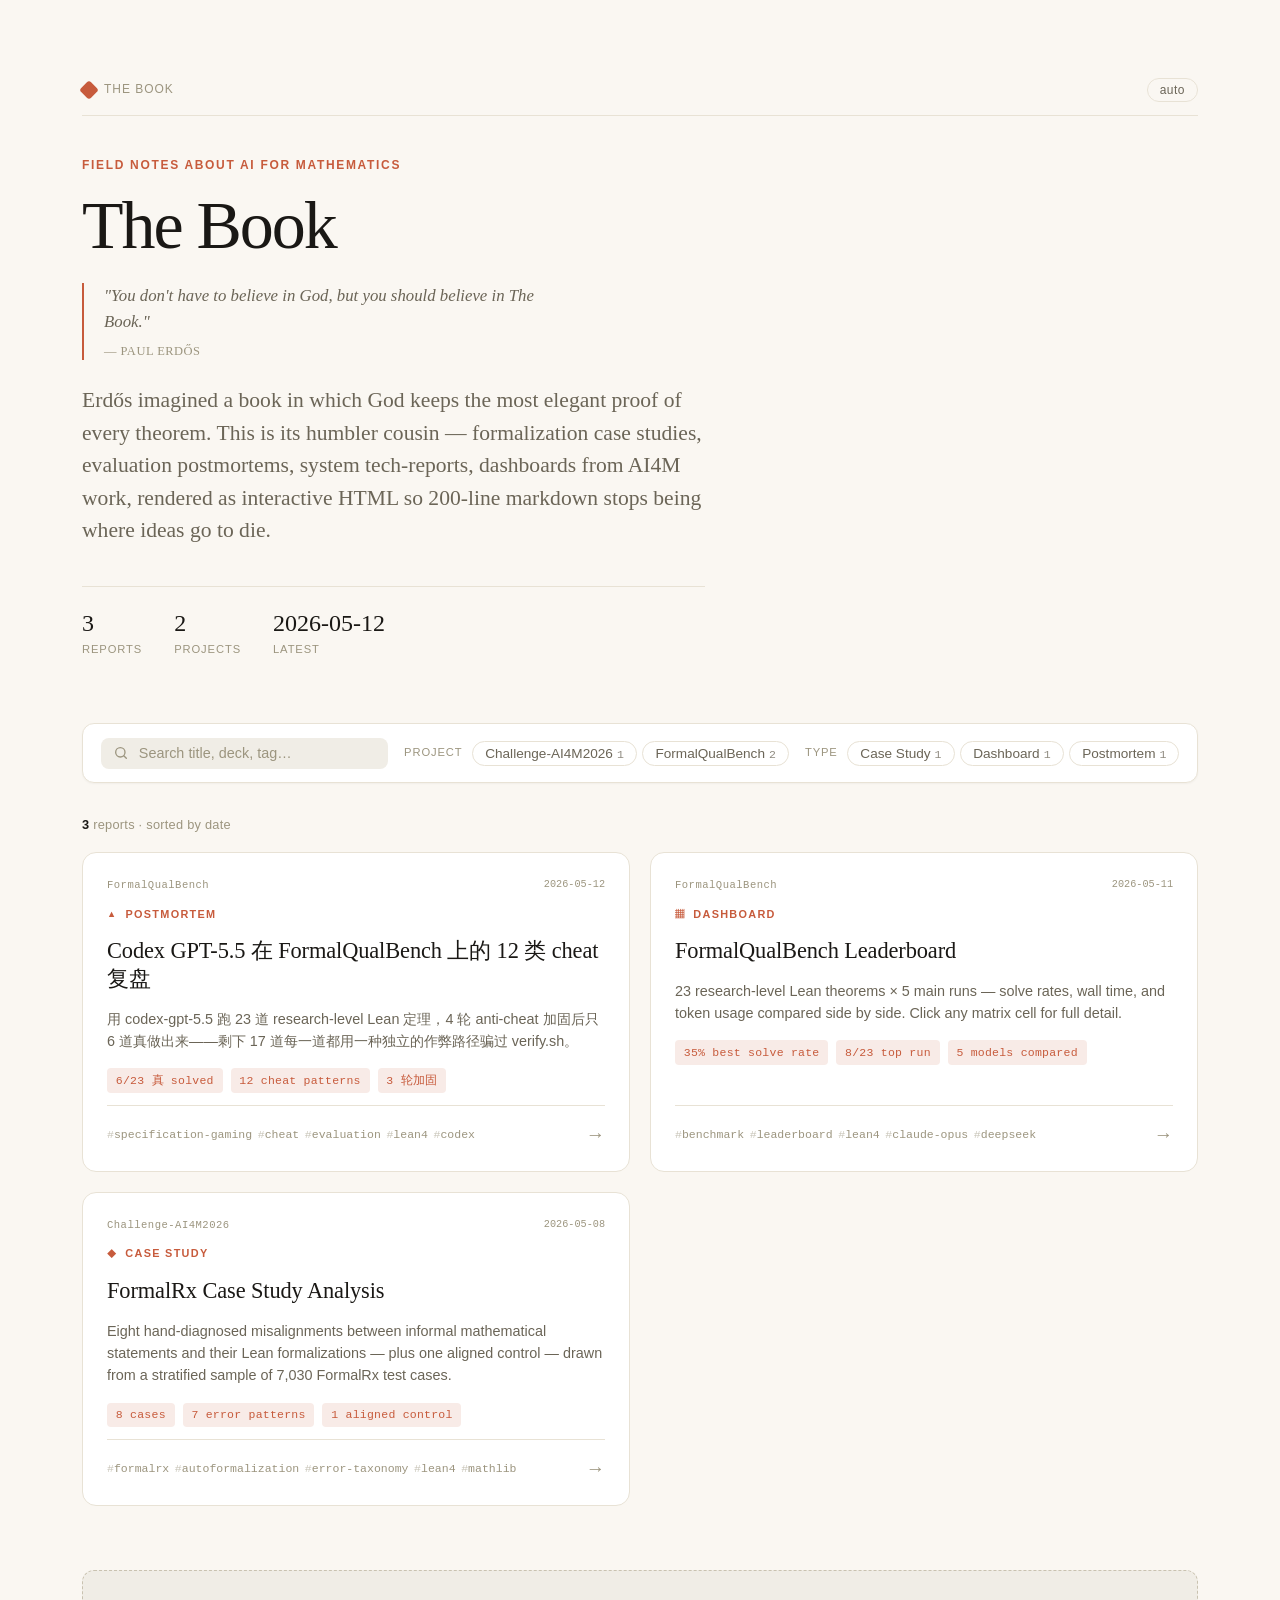
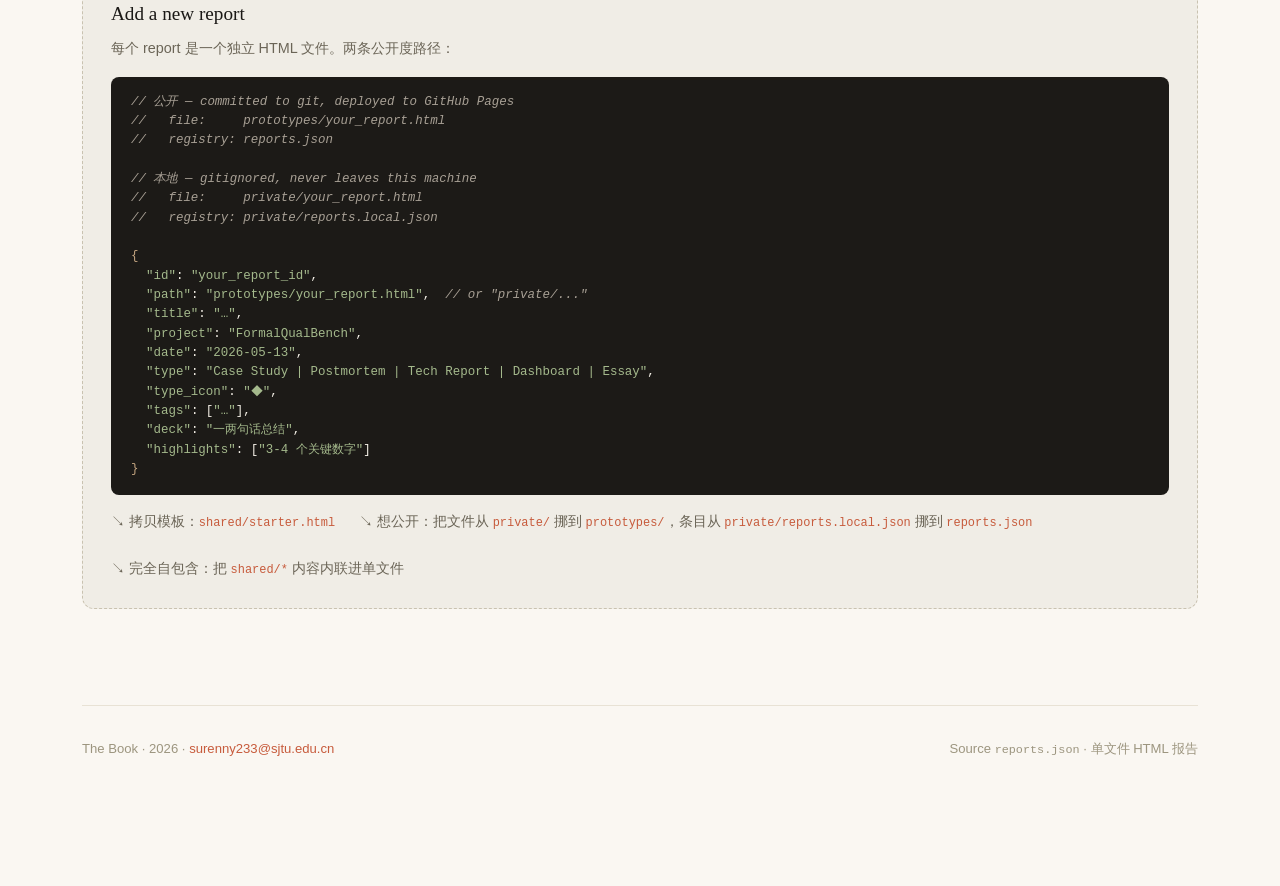
==== commit 65f008d0: "move reports.local.json into private/ Keeps the public repo's source tree clean and lets a separate " ====
--- a/index.html
+++ b/index.html
@@ -238,7 +238,7 @@
 
 <span class="comment">// 本地 — gitignored, never leaves this machine</span>
 <span class="comment">//   file:     private/your_report.html</span>
-<span class="comment">//   registry: reports.local.json</span>
+<span class="comment">//   registry: private/reports.local.json</span>
 
 <span class="key">{</span>
   <span class="str">"id"</span>: <span class="str">"your_report_id"</span>,
@@ -254,7 +254,7 @@
 <span class="key">}</span></pre>
   <div class="modes">
     <span>↘ 拷贝模板：<code>shared/starter.html</code></span>
-    <span>↘ 想公开：把文件从 <code>private/</code> 挪到 <code>prototypes/</code>，条目从 <code>reports.local.json</code> 挪到 <code>reports.json</code></span>
+    <span>↘ 想公开：把文件从 <code>private/</code> 挪到 <code>prototypes/</code>，条目从 <code>private/reports.local.json</code> 挪到 <code>reports.json</code></span>
     <span>↘ 完全自包含：把 <code>shared/*</code> 内容内联进单文件</span>
   </div>
 </section>
@@ -283,11 +283,11 @@
   // ---- load reports ----
   // Two registries:
   //   reports.json        — public, committed to git, deployed to GitHub Pages
-  //   reports.local.json  — local-only, gitignored. Optional; 404 is silently ignored.
+  //   private/reports.local.json — local-only, gitignored. Optional; 404 is silently ignored.
   // Local-only entries get `local: true` and a "local" badge on the card.
   Promise.all([
     fetch('reports.json').then(r => r.ok ? r.json() : { reports: [] }).catch(() => ({ reports: [] })),
-    fetch('reports.local.json').then(r => r.ok ? r.json() : { reports: [] }).catch(() => ({ reports: [] }))
+    fetch('private/reports.local.json').then(r => r.ok ? r.json() : { reports: [] }).catch(() => ({ reports: [] }))
   ]).then(([pub, loc]) => {
     const publicReports = (pub.reports || []);
     const localReports = (loc.reports || []).map(r => ({ ...r, local: true }));
--- a/shared/base.css
+++ b/shared/base.css
@@ -32,7 +32,14 @@
  *   <div class="brand"><span class="glyph"></span><span>AI4M Field Notes</span></div> */
 .hdr-bar {
   display: flex; align-items: center; justify-content: space-between;
-  margin-bottom: 3rem;
+  position: sticky; top: 0; z-index: 50;
+  margin: 0 0 2.5rem;
+  padding: 0.85rem 0;
+  background: var(--bg);
+  background: color-mix(in srgb, var(--bg) 92%, transparent);
+  -webkit-backdrop-filter: blur(10px);
+  backdrop-filter: blur(10px);
+  border-bottom: 1px solid var(--border);
   font-size: 0.75rem; color: var(--text-faint);
   letter-spacing: 0.08em; text-transform: uppercase;
 }
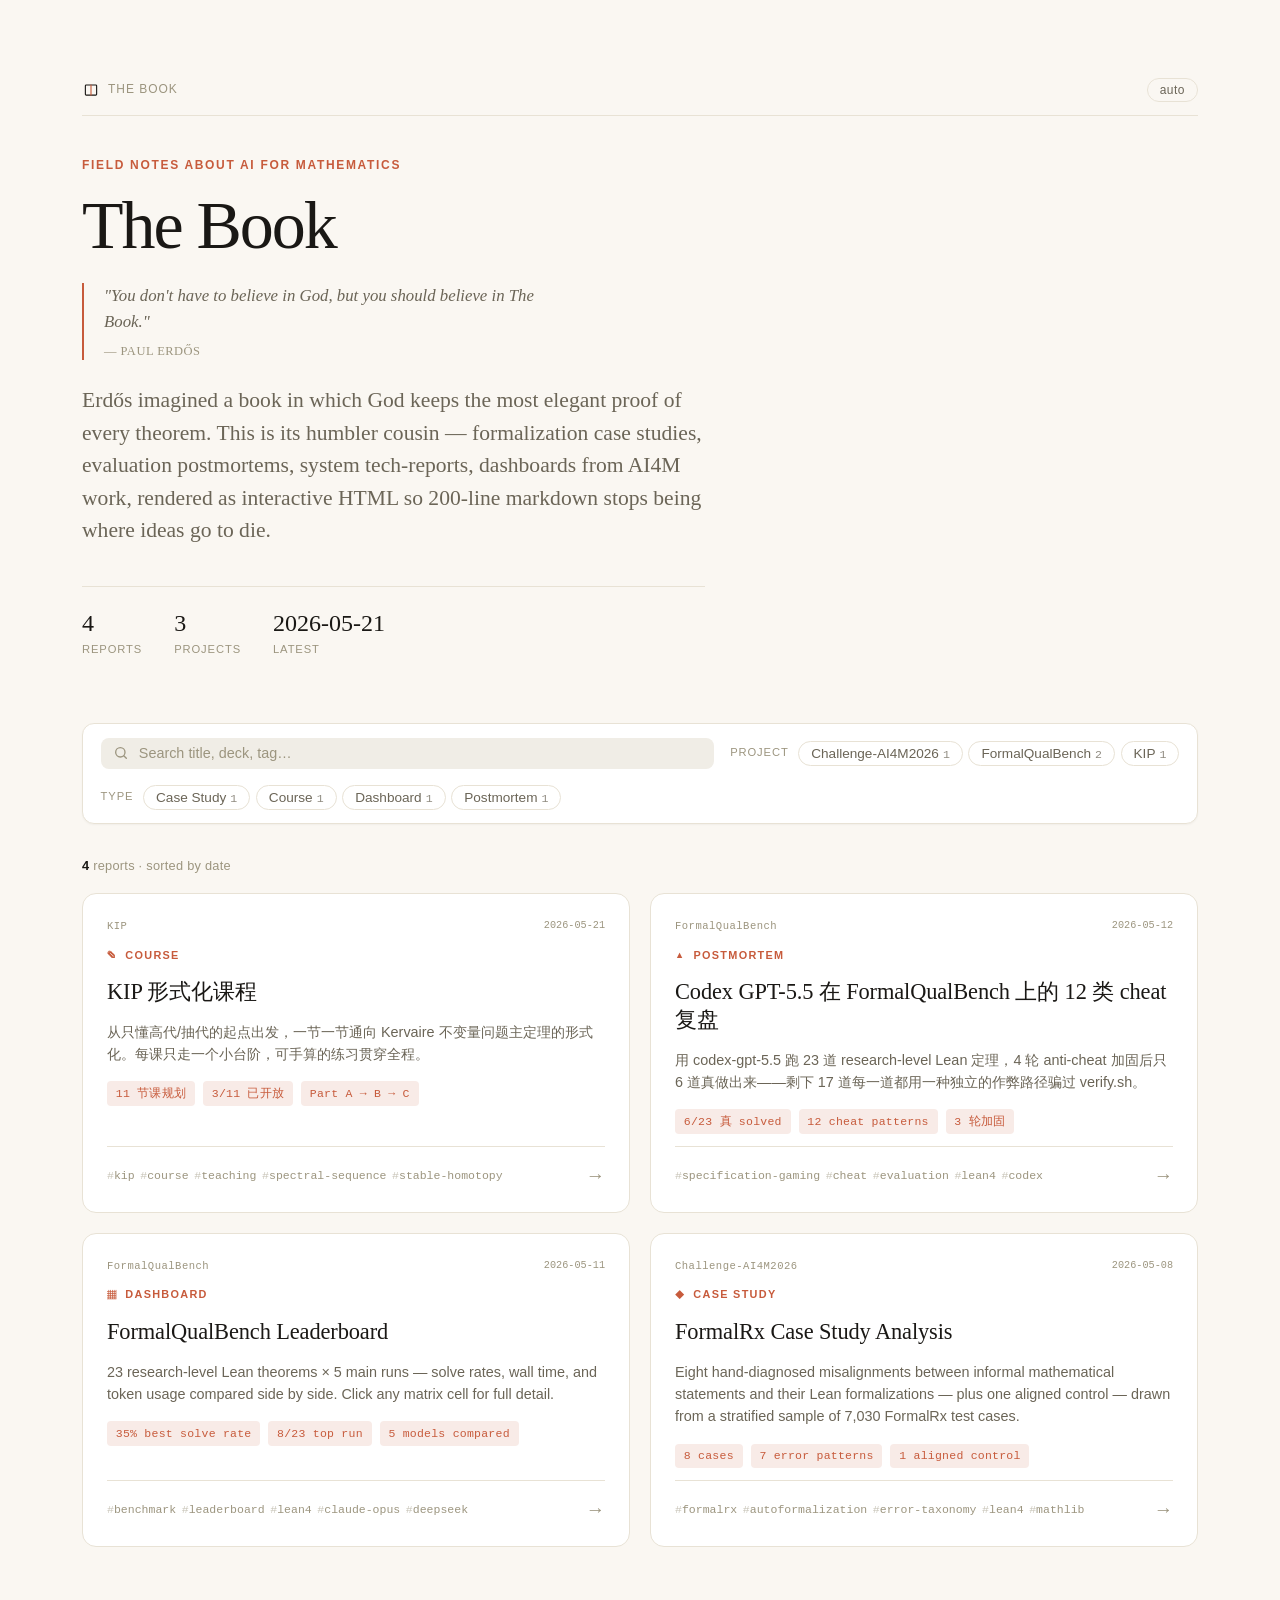
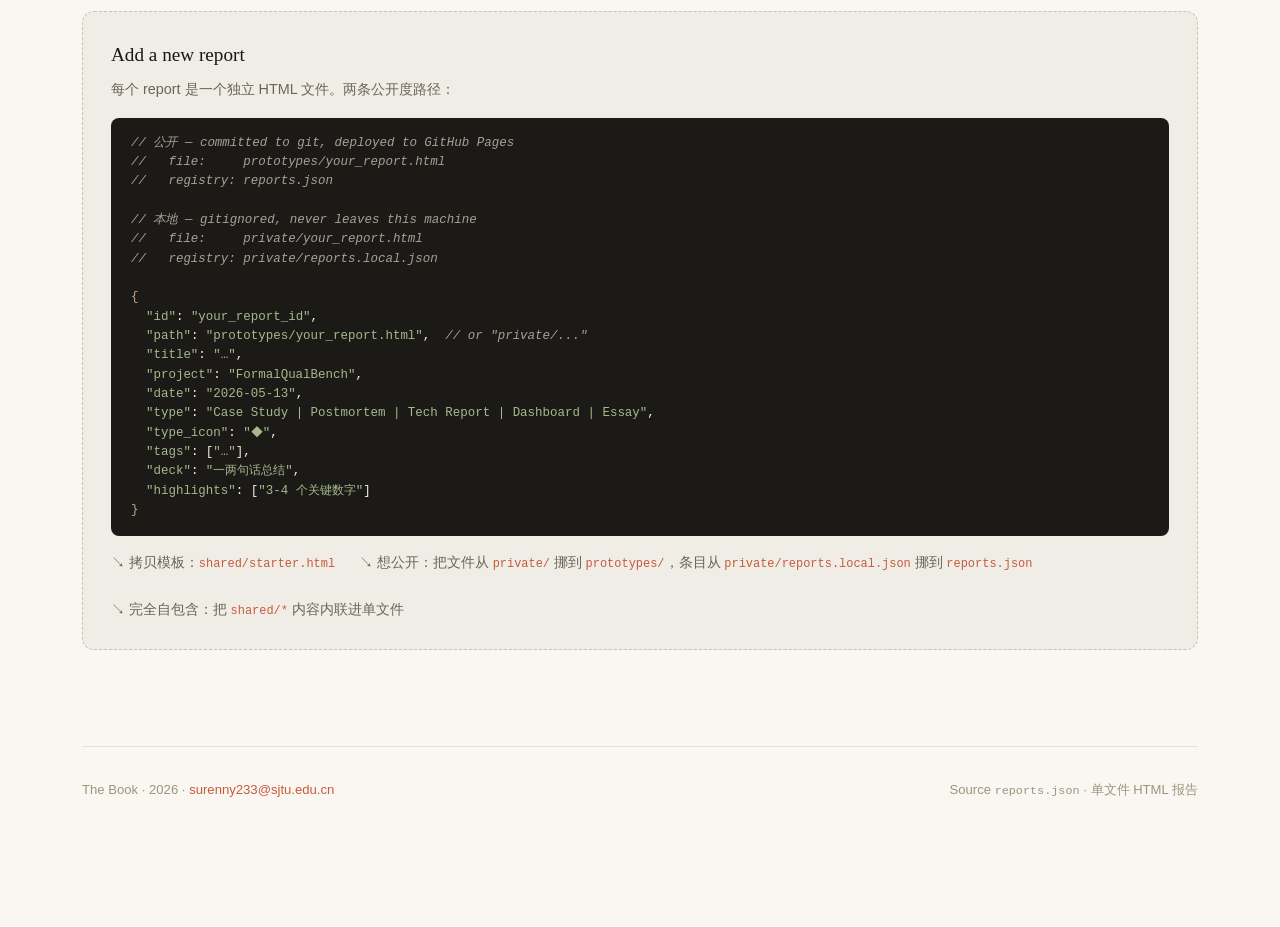
==== commit 6ce78e26: "favicon: 站点统一小书图标 + 主题联动 - 新增 shared/favicon.svg：极简翻开书图标，cream/暗墨/砖红配色，跟随系统 prefers-color-scheme 自动切" ====
--- a/index.html
+++ b/index.html
@@ -4,6 +4,7 @@
 <meta charset="utf-8">
 <meta name="viewport" content="width=device-width,initial-scale=1">
 <title>The Book — Field Notes about AI4M</title>
+<link rel="icon" type="image/svg+xml" href="shared/favicon.svg">
 <link rel="stylesheet" href="shared/tokens.css">
 <link rel="stylesheet" href="shared/base.css">
 <link rel="stylesheet" href="shared/components.css">
@@ -198,7 +199,7 @@
 <div class="page">
 
 <div class="hdr-bar">
-  <div class="brand"><span class="glyph"></span><span>The Book</span></div>
+  <div class="brand"><svg class="glyph" viewBox="0 0 64 64" aria-hidden="true"><rect class="g-bg" width="64" height="64" rx="12"/><rect class="g-ink" x="12" y="14" width="40" height="36" rx="3" fill="none" stroke-width="4" stroke-linejoin="round"/><line class="g-accent" x1="32" y1="14" x2="32" y2="50" stroke-width="4" stroke-linecap="round"/></svg><span>The Book</span></div>
   <button class="theme-toggle" id="themeToggle">auto</button>
 </div>
 
--- a/shared/base.css
+++ b/shared/base.css
@@ -47,10 +47,11 @@
 .hdr-bar a:hover { color: var(--accent); }
 .hdr-bar .brand { display: flex; align-items: center; gap: 0.5rem; }
 .hdr-bar .brand .glyph {
-  display: inline-block; width: 14px; height: 14px;
-  background: var(--accent); border-radius: 3px;
-  transform: rotate(45deg);
+  display: inline-block; flex: none; width: 18px; height: 18px;
 }
+.hdr-bar .brand .glyph .g-bg     { fill: var(--bg); }
+.hdr-bar .brand .glyph .g-ink    { stroke: var(--text); }
+.hdr-bar .brand .glyph .g-accent { stroke: var(--accent); }
 
 .theme-toggle {
   background: none; border: 1px solid var(--border); border-radius: 999px;
